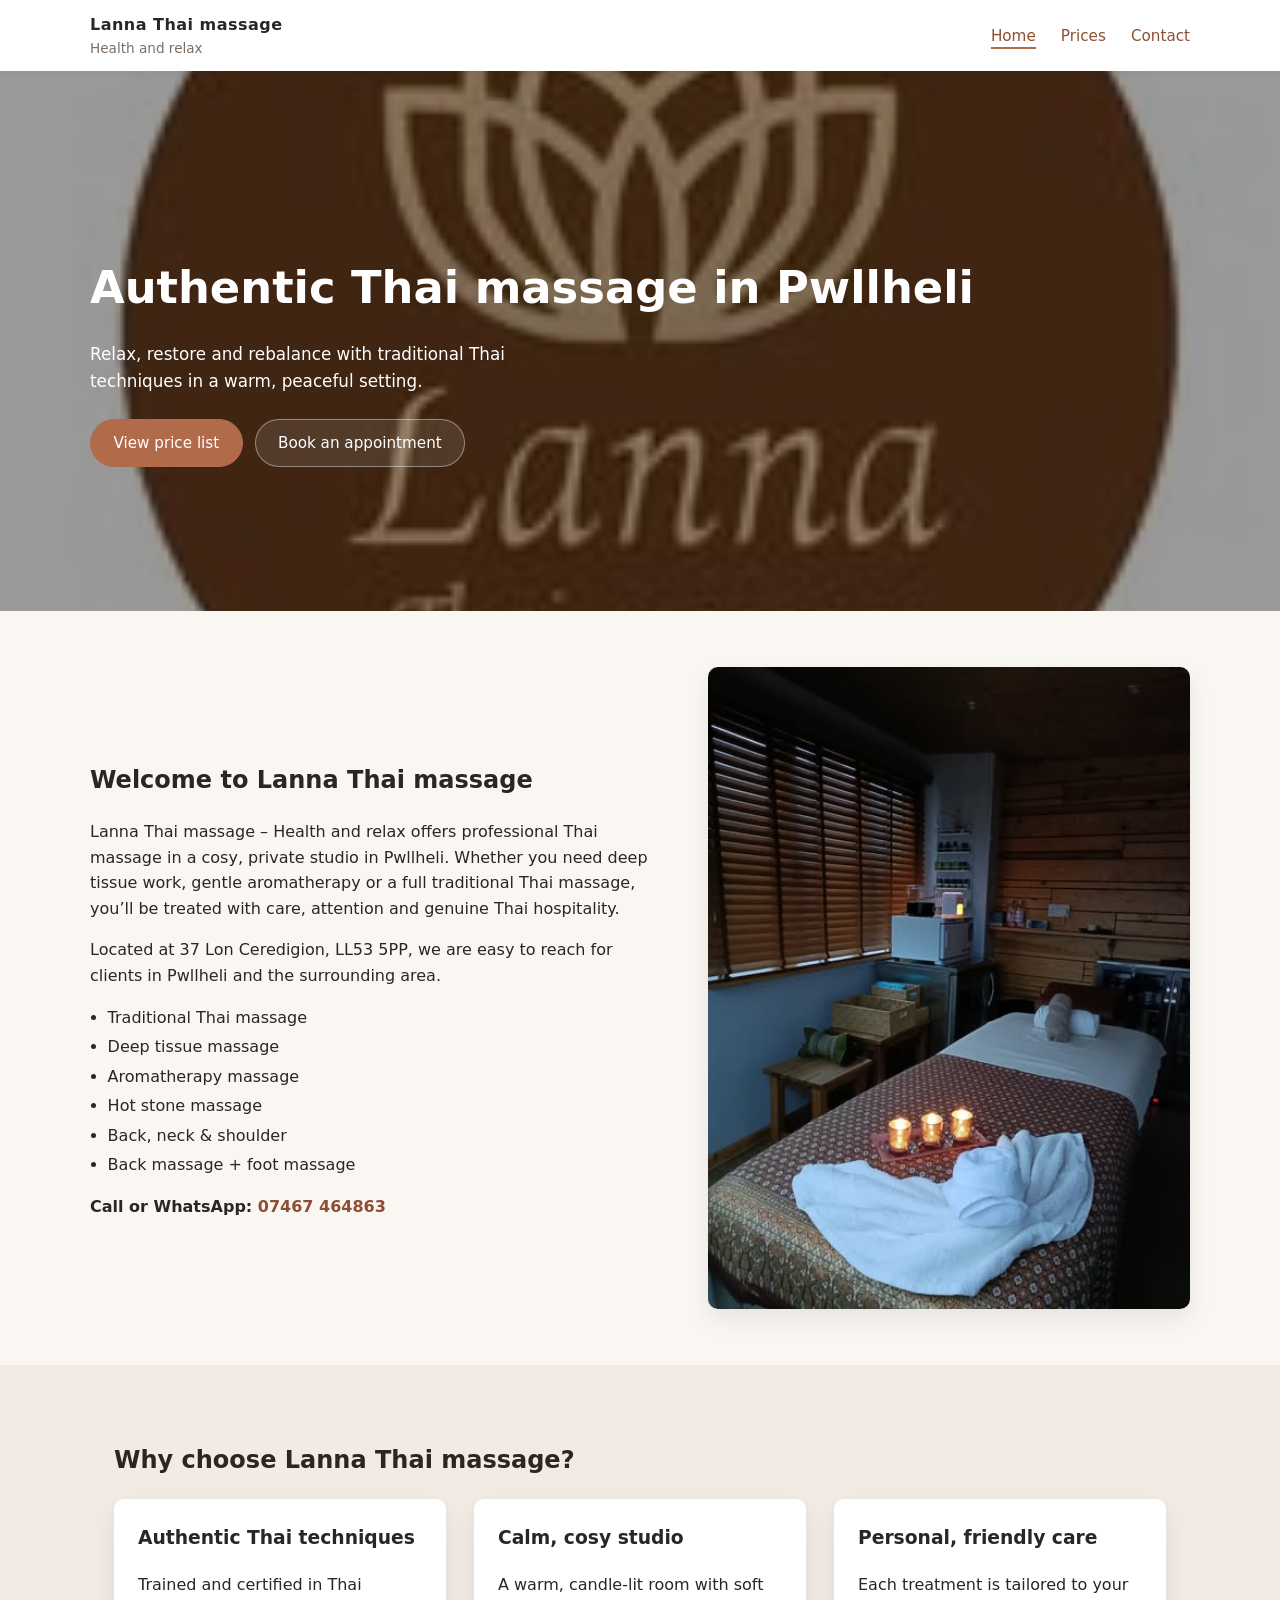
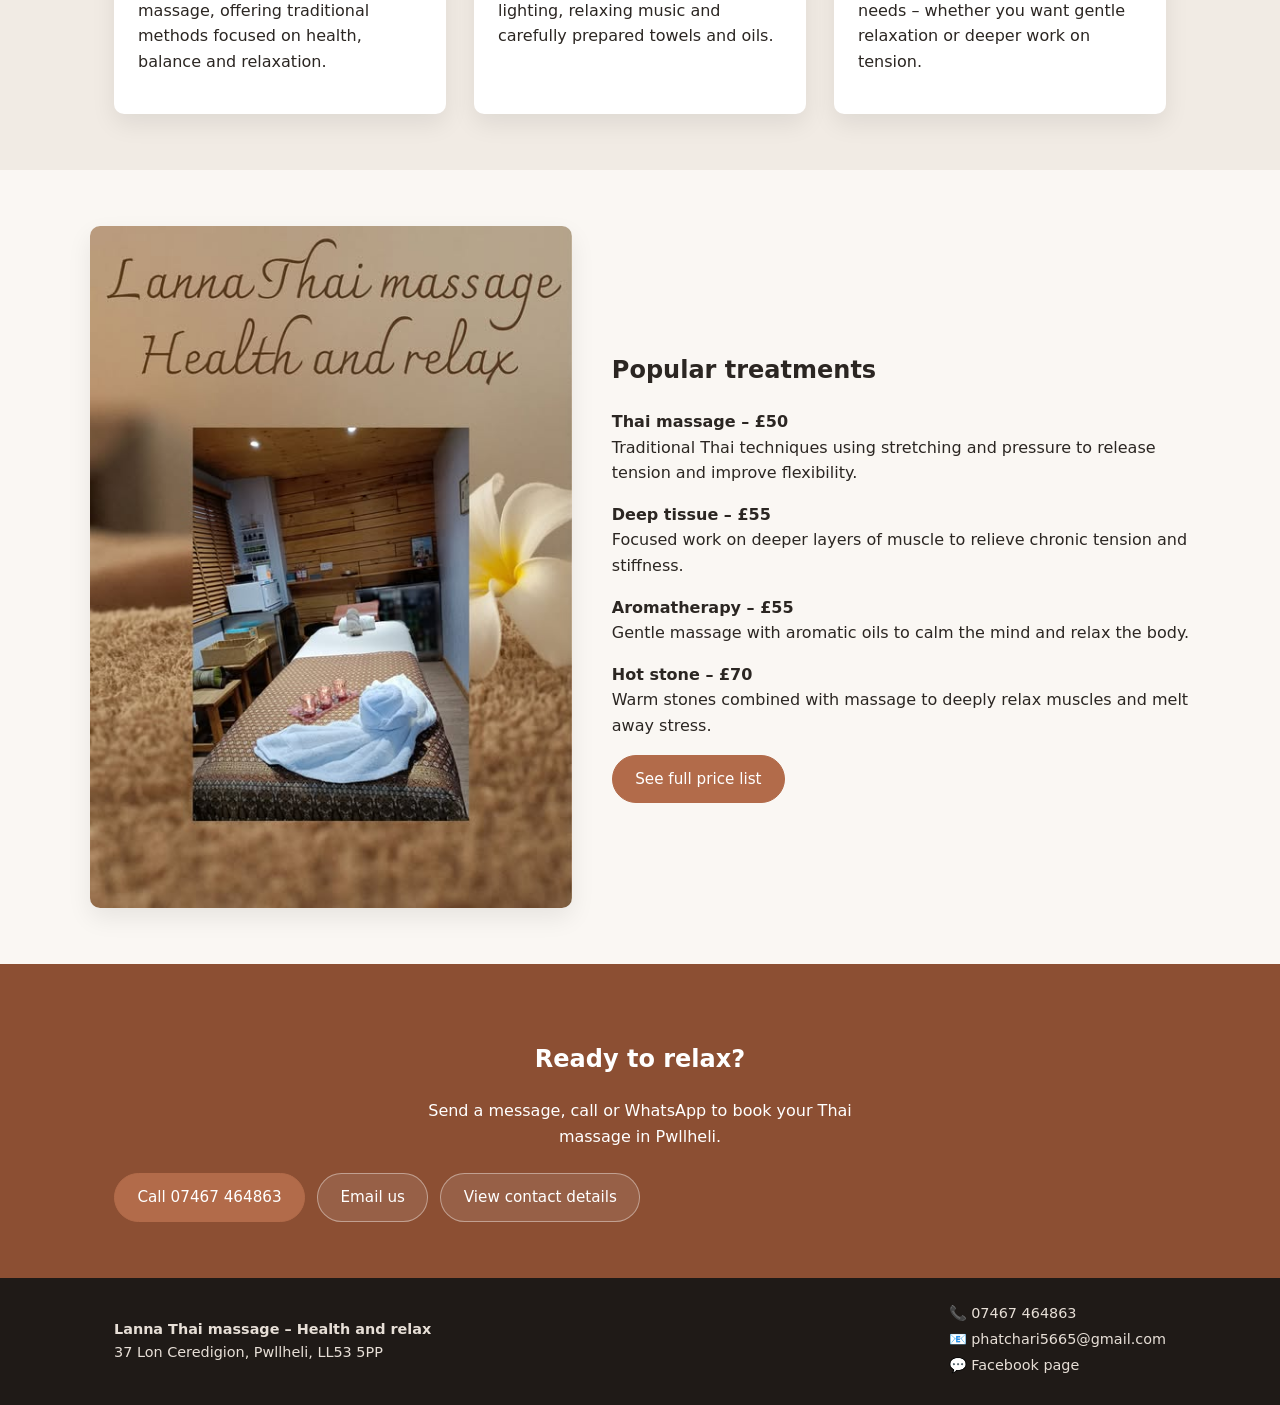
==== index.html @ e46485f7 "First push" ====
<!DOCTYPE html>
<html lang="en">
<head>
  <meta charset="UTF-8">
  <title>Lanna Thai massage – Health and relax – Pwllheli</title>
  <meta name="description" content="Authentic Thai massage in Pwllheli. Health and relaxation with Thai, deep tissue, aromatherapy, hot stone and more.">
  <meta name="viewport" content="width=device-width, initial-scale=1.0">
  <link rel="stylesheet" href="style.css">
</head>
<body>
<header class="site-header">
  <div class="container header-inner">
    <div class="logo">
      <span class="logo-main">Lanna Thai massage</span>
      <span class="logo-sub">Health and relax</span>
    </div>
    <nav class="nav">
      <a href="index.html" class="active">Home</a>
      <a href="prices.html">Prices</a>
      <a href="contact.html">Contact</a>
    </nav>
  </div>
</header>

<section class="hero">
  <div class="hero-overlay"></div>
  <div class="hero-bg" style="background-image:url('hero.jpg');"></div>
  <div class="hero-content container">
    <h1>Authentic Thai massage in Pwllheli</h1>
    <p>Relax, restore and rebalance with traditional Thai techniques in a warm, peaceful setting.</p>
    <div class="hero-actions">
      <a href="prices.html" class="btn primary">View price list</a>
      <a href="contact.html" class="btn secondary">Book an appointment</a>
    </div>
  </div>
</section>

<section class="section container">
  <div class="two-col">
    <div>
      <h2>Welcome to Lanna Thai massage</h2>
      <p>
        Lanna Thai massage – Health and relax offers professional Thai massage in a cosy, private studio
        in Pwllheli. Whether you need deep tissue work, gentle aromatherapy or a full traditional Thai
        massage, you’ll be treated with care, attention and genuine Thai hospitality.
      </p>
      <p>
        Located at 37 Lon Ceredigion, LL53 5PP, we are easy to reach for clients in Pwllheli and the
        surrounding area.
      </p>
      <ul class="bullet-list">
        <li>Traditional Thai massage</li>
        <li>Deep tissue massage</li>
        <li>Aromatherapy massage</li>
        <li>Hot stone massage</li>
        <li>Back, neck &amp; shoulder</li>
        <li>Back massage + foot massage</li>
      </ul>
      <p class="highlight">
        Call or WhatsApp: <a href="tel:+447467464863">07467 464863</a>
      </p>
    </div>
    <div class="image-card fade-in">
      <img src="room1.jpg" alt="Massage room at Lanna Thai massage in Pwllheli">
    </div>
  </div>
</section>

<section class="section section-alt">
  <div class="container">
    <h2>Why choose Lanna Thai massage?</h2>
    <div class="three-col">
      <div class="feature-card">
        <h3>Authentic Thai techniques</h3>
        <p>Trained and certified in Thai massage, offering traditional methods focused on health, balance and relaxation.</p>
      </div>
      <div class="feature-card">
        <h3>Calm, cosy studio</h3>
        <p>A warm, candle‑lit room with soft lighting, relaxing music and carefully prepared towels and oils.</p>
      </div>
      <div class="feature-card">
        <h3>Personal, friendly care</h3>
        <p>Each treatment is tailored to your needs – whether you want gentle relaxation or deeper work on tension.</p>
      </div>
    </div>
  </div>
</section>

<section class="section container">
  <div class="two-col reverse">
    <div class="image-card fade-in">
      <img src="detail1.jpg" alt="Spa details at Lanna Thai massage">
    </div>
    <div>
      <h2>Popular treatments</h2>
      <p><strong>Thai massage – £50</strong><br>
        Traditional Thai techniques using stretching and pressure to release tension and improve flexibility.</p>
      <p><strong>Deep tissue – £55</strong><br>
        Focused work on deeper layers of muscle to relieve chronic tension and stiffness.</p>
      <p><strong>Aromatherapy – £55</strong><br>
        Gentle massage with aromatic oils to calm the mind and relax the body.</p>
      <p><strong>Hot stone – £70</strong><br>
        Warm stones combined with massage to deeply relax muscles and melt away stress.</p>
      <a href="prices.html" class="btn primary">See full price list</a>
    </div>
  </div>
</section>

<section class="section section-cta">
  <div class="container">
    <h2>Ready to relax?</h2>
    <p>Send a message, call or WhatsApp to book your Thai massage in Pwllheli.</p>
    <div class="hero-actions">
      <a href="tel:+447467464863" class="btn primary">Call 07467 464863</a>
      <a href="mailto:phatchari5665@gmail.com" class="btn secondary">Email us</a>
      <a href="contact.html" class="btn secondary">View contact details</a>
    </div>
  </div>
</section>

<footer class="site-footer">
  <div class="container footer-inner">
    <div>
      <strong>Lanna Thai massage – Health and relax</strong><br>
      37 Lon Ceredigion, Pwllheli, LL53 5PP
    </div>
    <div class="footer-contact">
      <a href="tel:+447467464863">📞 07467 464863</a>
      <a href="mailto:phatchari5665@gmail.com">📧 phatchari5665@gmail.com</a>
      <a href="https://www.facebook.com/Lanna-Thai-massage-Health-and-relax-100089450246017/" target="_blank" rel="noopener">💬 Facebook page</a>
    </div>
  </div>
</footer>

<script src="script.js"></script>
</body>
</html>
---- style.css ----
:root {
  --bg: #faf7f3;
  --bg-alt: #f1ebe4;
  --primary: #b26b4a;
  --primary-dark: #8c4f33;
  --accent: #e0bfa5;
  --text: #2b2622;
  --muted: #7a6f66;
  --white: #ffffff;
  --shadow-soft: 0 10px 25px rgba(0,0,0,0.08);
  --radius: 10px;
  --transition: 0.25s ease;
  --max-width: 1100px;
}

*,
*::before,
*::after {
  box-sizing: border-box;
}

body {
  margin: 0;
  font-family: system-ui, -apple-system, BlinkMacSystemFont, "Segoe UI", sans-serif;
  background: var(--bg);
  color: var(--text);
  line-height: 1.6;
}

img {
  max-width: 100%;
  display: block;
}

a {
  color: var(--primary-dark);
  text-decoration: none;
}

a:hover {
  text-decoration: underline;
}

.container {
  width: 100%;
  max-width: var(--max-width);
  margin: 0 auto;
  padding: 0 1.5rem;
}

/* Header */

.site-header {
  background: var(--white);
  box-shadow: 0 2px 8px rgba(0,0,0,0.04);
  position: sticky;
  top: 0;
  z-index: 20;
}

.header-inner {
  display: flex;
  align-items: center;
  justify-content: space-between;
  padding: 0.75rem 0;
}

.logo-main {
  display: block;
  font-weight: 700;
  letter-spacing: 0.03em;
}

.logo-sub {
  display: block;
  font-size: 0.85rem;
  color: var(--muted);
}

.nav a {
  margin-left: 1.25rem;
  font-weight: 500;
  font-size: 0.95rem;
  position: relative;
}

.nav a.active::after,
.nav a:hover::after {
  content: "";
  position: absolute;
  left: 0;
  bottom: -0.25rem;
  width: 100%;
  height: 2px;
  background: var(--primary);
}

/* Hero */

.hero {
  position: relative;
  min-height: 60vh;
  color: var(--white);
  display: flex;
  align-items: center;
  overflow: hidden;
}

.hero-bg {
  position: absolute;
  inset: 0;
  background-size: cover;
  background-position: center;
  filter: brightness(0.6);
  transform: scale(1.05);
}

.hero-overlay {
  position: absolute;
  inset: 0;
  background: radial-gradient(circle at top left, rgba(255,255,255,0.15), transparent),
              linear-gradient(to bottom right, rgba(0,0,0,0.4), rgba(0,0,0,0.7));
}

.hero-content {
  position: relative;
  padding: 4rem 0;
}

.hero h1 {
  font-size: clamp(2.1rem, 4vw, 2.8rem);
  margin-bottom: 0.75rem;
}

.hero p {
  max-width: 32rem;
  font-size: 1.05rem;
  margin-bottom: 1.5rem;
}

.hero-actions {
  display: flex;
  flex-wrap: wrap;
  gap: 0.75rem;
}

/* Buttons */

.btn {
  display: inline-flex;
  align-items: center;
  justify-content: center;
  padding: 0.7rem 1.4rem;
  border-radius: 999px;
  border: 1px solid transparent;
  font-weight: 500;
  font-size: 0.95rem;
  cursor: pointer;
  transition: var(--transition);
}

.btn.primary {
  background: var(--primary);
  color: var(--white);
  border-color: var(--primary);
}

.btn.primary:hover {
  background: var(--primary-dark);
  border-color: var(--primary-dark);
}

.btn.secondary {
  background: rgba(255,255,255,0.1);
  color: var(--white);
  border-color: rgba(255,255,255,0.4);
}

.btn.secondary:hover {
  background: rgba(255,255,255,0.2);
}

/* Sections */

.section {
  padding: 3.5rem 0;
}

.section-alt {
  background: var(--bg-alt);
}

.section-cta {
  background: var(--primary-dark);
  color: var(--white);
  text-align: center;
}

.section-cta p {
  max-width: 30rem;
  margin: 0.5rem auto 1.5rem;
}

/* Layout helpers */

.two-col {
  display: grid;
  grid-template-columns: minmax(0, 1.2fr) minmax(0, 1fr);
  gap: 2.5rem;
  align-items: center;
}

.two-col.reverse {
  grid-template-columns: minmax(0, 1fr) minmax(0, 1.2fr);
}

.three-col {
  display: grid;
  grid-template-columns: repeat(3, minmax(0, 1fr));
  gap: 1.75rem;
}

.image-card {
  border-radius: var(--radius);
  overflow: hidden;
  box-shadow: var(--shadow-soft);
  background: var(--white);
}

.image-card img {
  width: 100%;
  height: auto;
  display: block;
}

/* Cards / features */

.feature-card {
  background: var(--white);
  border-radius: var(--radius);
  padding: 1.5rem;
  box-shadow: var(--shadow-soft);
}

.feature-card h3 {
  margin-top: 0;
}

/* Lists */

.bullet-list {
  padding-left: 1.1rem;
}

.bullet-list li {
  margin-bottom: 0.25rem;
}

.highlight {
  margin-top: 1rem;
  font-weight: 600;
}

.note {
  font-size: 0.9rem;
  color: var(--muted);
}

/* Page hero */

.page-hero {
  padding: 3rem 0 1rem;
  background: var(--bg-alt);
}

.page-hero.small {
  padding: 2.5rem 0 1rem;
}

.page-hero h1 {
  margin: 0 0 0.5rem;
}

/* Price list */

.price-list {
  margin-top: 1rem;
}

.price-item {
  display: flex;
  justify-content: space-between;
  gap: 1rem;
  padding: 1rem 0;
  border-bottom: 1px solid rgba(0,0,0,0.06);
}

.price-item h3 {
  margin: 0 0 0.25rem;
}

.price-item p {
  margin: 0;
  font-size: 0.95rem;
  color: var(--muted);
}

.price {
  font-weight: 700;
  white-space: nowrap;
}

/* Contact / map */

.map-wrapper {
  margin: 1rem 0 1.5rem;
  border-radius: var(--radius);
  overflow: hidden;
  box-shadow: var(--shadow-soft);
}

.map-wrapper iframe {
  width: 100%;
  height: 260px;
  border: 0;
}

.hours-list {
  list-style: none;
  padding: 0;
  margin: 0.5rem 0 0;
}

.hours-list li {
  display: flex;
  justify-content: space-between;
  font-size: 0.95rem;
  padding: 0.25rem 0;
}

/* Footer */

.site-footer {
  background: #1f1a17;
  color: #e7dfd7;
  padding: 1.5rem 0;
  font-size: 0.9rem;
}

.footer-inner {
  display: flex;
  justify-content: space-between;
  gap: 1.5rem;
  align-items: center;
}

.footer-contact a {
  display: block;
  color: #e7dfd7;
  margin-bottom: 0.2rem;
}

/* Animations */

.fade-in {
  opacity: 0;
  transform: translateY(12px);
  transition: opacity 0.6s ease, transform 0.6s ease;
}

.fade-in.visible {
  opacity: 1;
  transform: translateY(0);
}

/* Responsive */

@media (max-width: 800px) {
  .header-inner {
    flex-direction: column;
    align-items: flex-start;
    gap: 0.5rem;
  }

  .nav a {
    margin-left: 0;
    margin-right: 1rem;
  }

  .hero {
    min-height: 55vh;
  }

  .two-col,
  .two-col.reverse,
  .three-col {
    grid-template-columns: 1fr;
  }

  .footer-inner {
    flex-direction: column;
    align-items: flex-start;
  }
}
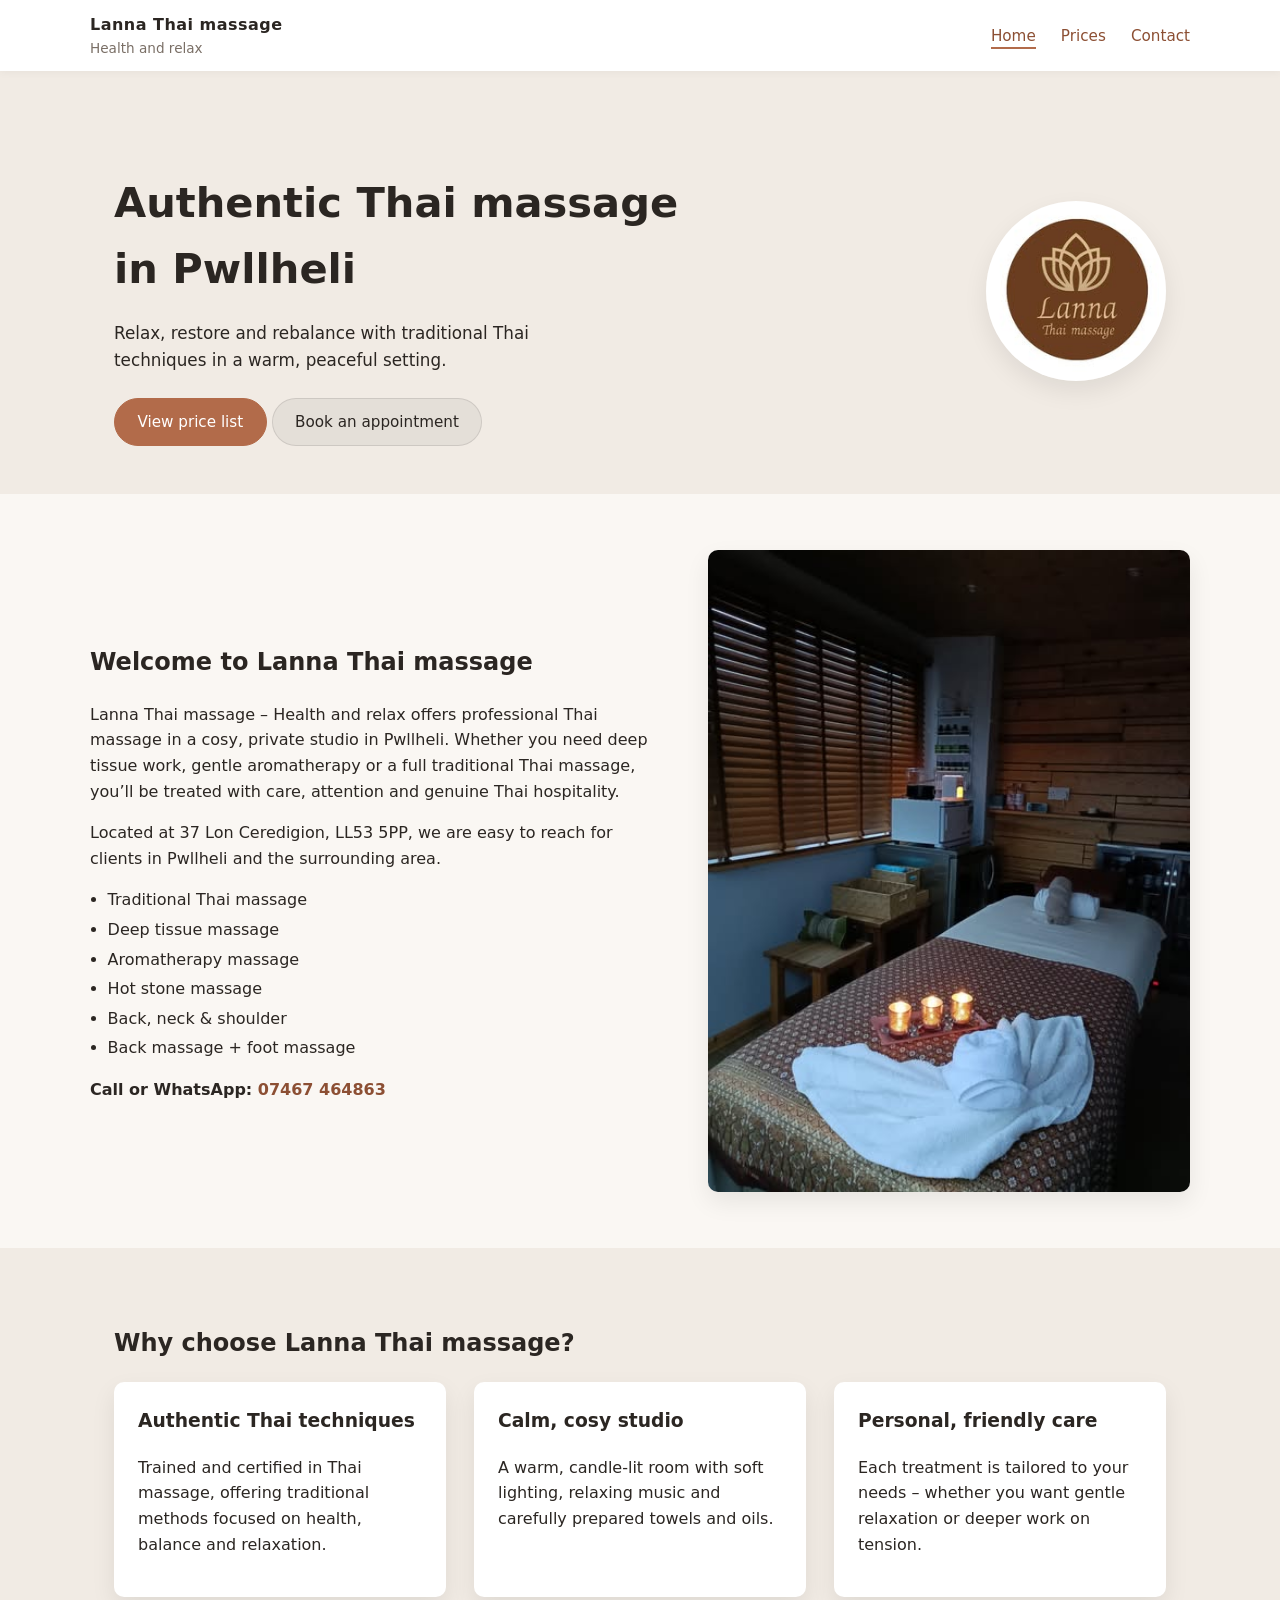
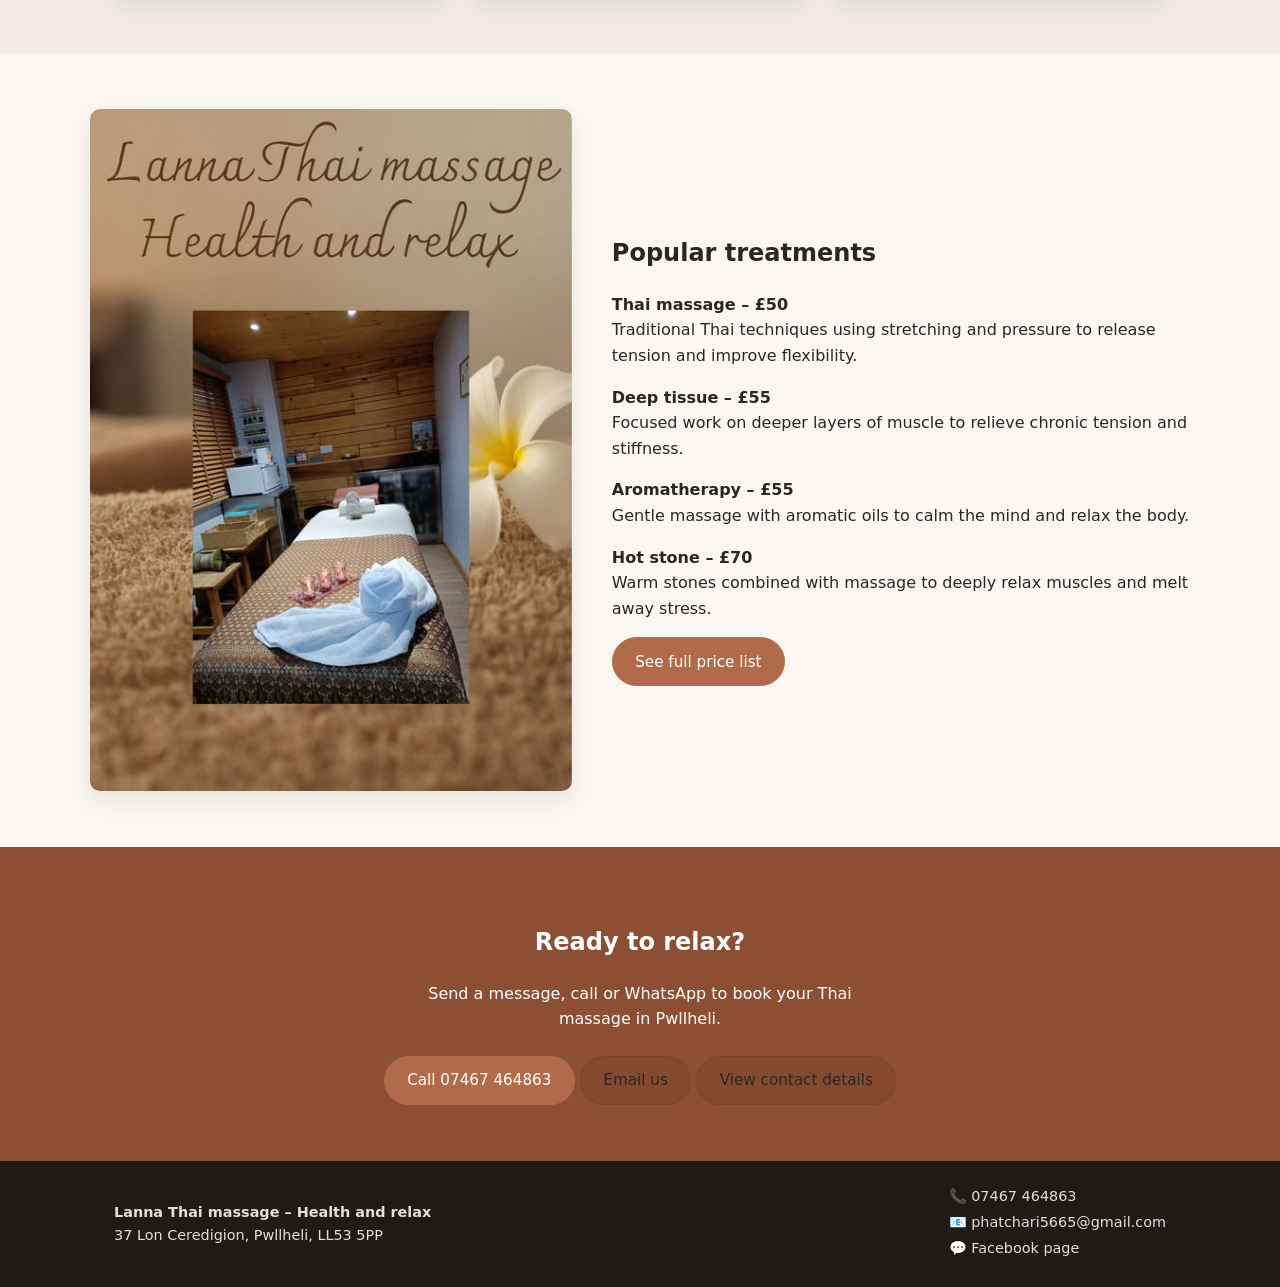
==== commit 12706444: "modified logo" ====
--- a/index.html
+++ b/index.html
@@ -8,6 +8,7 @@
   <link rel="stylesheet" href="style.css">
 </head>
 <body>
+
 <header class="site-header">
   <div class="container header-inner">
     <div class="logo">
@@ -22,16 +23,24 @@
   </div>
 </header>
 
-<section class="hero">
-  <div class="hero-overlay"></div>
-  <div class="hero-bg" style="background-image:url('hero.jpg');"></div>
-  <div class="hero-content container">
-    <h1>Authentic Thai massage in Pwllheli</h1>
-    <p>Relax, restore and rebalance with traditional Thai techniques in a warm, peaceful setting.</p>
-    <div class="hero-actions">
-      <a href="prices.html" class="btn primary">View price list</a>
-      <a href="contact.html" class="btn secondary">Book an appointment</a>
+<section class="hero hero-logo">
+  <div class="container hero-flex">
+
+    <div class="hero-text">
+      <div class="hero-text-inner">
+        <h1>Authentic Thai massage in Pwllheli</h1>
+        <p>Relax, restore and rebalance with traditional Thai techniques in a warm, peaceful setting.</p>
+        <div class="hero-actions">
+          <a href="prices.html" class="btn primary">View price list</a>
+          <a href="contact.html" class="btn secondary">Book an appointment</a>
+        </div>
+      </div>
+
+      <div class="hero-logo-wrapper">
+        <img src="hero.jpg" alt="Lanna Thai Massage Logo" class="hero-logo-img">
+      </div>
     </div>
+
   </div>
 </section>
 
--- a/style.css
+++ b/style.css
@@ -48,7 +48,7 @@
   padding: 0 1.5rem;
 }
 
-/* Header */
+/* HEADER */
 
 .site-header {
   background: var(--white);
@@ -95,56 +95,76 @@
   background: var(--primary);
 }
 
-/* Hero */
-
-.hero {
-  position: relative;
-  min-height: 60vh;
-  color: var(--white);
-  display: flex;
-  align-items: center;
-  overflow: hidden;
-}
-
-.hero-bg {
-  position: absolute;
-  inset: 0;
-  background-size: cover;
-  background-position: center;
-  filter: brightness(0.6);
-  transform: scale(1.05);
-}
-
-.hero-overlay {
-  position: absolute;
-  inset: 0;
-  background: radial-gradient(circle at top left, rgba(255,255,255,0.15), transparent),
-              linear-gradient(to bottom right, rgba(0,0,0,0.4), rgba(0,0,0,0.7));
-}
-
-.hero-content {
-  position: relative;
-  padding: 4rem 0;
-}
-
-.hero h1 {
-  font-size: clamp(2.1rem, 4vw, 2.8rem);
-  margin-bottom: 0.75rem;
-}
-
-.hero p {
+/* HERO (INDEX) */
+
+.hero-logo {
+  background: var(--bg-alt);
+  padding: 4rem 0 3rem;
+}
+
+.hero-flex {
+  display: flex;
+  justify-content: center;
+}
+
+.hero-text {
+  display: flex;
+  justify-content: space-between;
+  align-items: center;
+  width: 100%;
+}
+
+.hero-text-inner {
+  max-width: 600px;
+}
+
+.hero-logo-wrapper {
+  margin-left: 2rem;
+}
+
+.hero-logo-img {
+  width: 180px;
+  height: auto;
+  border-radius: 50%;
+  box-shadow: var(--shadow-soft);
+}
+
+.hero-text h1 {
+  font-size: clamp(2rem, 4vw, 2.6rem);
+  margin-bottom: 0.5rem;
+}
+
+.hero-text p {
   max-width: 32rem;
+  margin-bottom: 1.5rem;
   font-size: 1.05rem;
-  margin-bottom: 1.5rem;
-}
-
-.hero-actions {
-  display: flex;
-  flex-wrap: wrap;
-  gap: 0.75rem;
-}
-
-/* Buttons */
+}
+
+/* PAGE HERO (PRICES + CONTACT) */
+
+.page-hero {
+  padding: 3rem 0 1rem;
+  background: var(--bg-alt);
+}
+
+.page-hero.small {
+  padding: 2.5rem 0 1rem;
+}
+
+.hero-page-flex {
+  display: flex;
+  justify-content: space-between;
+  align-items: center;
+}
+
+.page-logo {
+  width: 140px;
+  height: auto;
+  border-radius: 50%;
+  box-shadow: var(--shadow-soft);
+}
+
+/* BUTTONS */
 
 .btn {
   display: inline-flex;
@@ -171,16 +191,16 @@
 }
 
 .btn.secondary {
-  background: rgba(255,255,255,0.1);
-  color: var(--white);
-  border-color: rgba(255,255,255,0.4);
+  background: rgba(0,0,0,0.05);
+  color: var(--text);
+  border-color: rgba(0,0,0,0.1);
 }
 
 .btn.secondary:hover {
-  background: rgba(255,255,255,0.2);
-}
-
-/* Sections */
+  background: rgba(0,0,0,0.1);
+}
+
+/* SECTIONS */
 
 .section {
   padding: 3.5rem 0;
@@ -201,7 +221,7 @@
   margin: 0.5rem auto 1.5rem;
 }
 
-/* Layout helpers */
+/* LAYOUT HELPERS */
 
 .two-col {
   display: grid;
@@ -218,6 +238,11 @@
   display: grid;
   grid-template-columns: repeat(3, minmax(0, 1fr));
   gap: 1.75rem;
+}
+
+.one-col {
+  max-width: 700px;
+  margin: 0 auto;
 }
 
 .image-card {
@@ -233,7 +258,7 @@
   display: block;
 }
 
-/* Cards / features */
+/* FEATURES */
 
 .feature-card {
   background: var(--white);
@@ -246,7 +271,7 @@
   margin-top: 0;
 }
 
-/* Lists */
+/* LISTS */
 
 .bullet-list {
   padding-left: 1.1rem;
@@ -266,22 +291,7 @@
   color: var(--muted);
 }
 
-/* Page hero */
-
-.page-hero {
-  padding: 3rem 0 1rem;
-  background: var(--bg-alt);
-}
-
-.page-hero.small {
-  padding: 2.5rem 0 1rem;
-}
-
-.page-hero h1 {
-  margin: 0 0 0.5rem;
-}
-
-/* Price list */
+/* PRICE LIST */
 
 .price-list {
   margin-top: 1rem;
@@ -310,7 +320,7 @@
   white-space: nowrap;
 }
 
-/* Contact / map */
+/* CONTACT PAGE */
 
 .map-wrapper {
   margin: 1rem 0 1.5rem;
@@ -338,7 +348,7 @@
   padding: 0.25rem 0;
 }
 
-/* Footer */
+/* FOOTER */
 
 .site-footer {
   background: #1f1a17;
@@ -360,7 +370,7 @@
   margin-bottom: 0.2rem;
 }
 
-/* Animations */
+/* ANIMATIONS */
 
 .fade-in {
   opacity: 0;
@@ -373,9 +383,10 @@
   transform: translateY(0);
 }
 
-/* Responsive */
+/* RESPONSIVE */
 
 @media (max-width: 800px) {
+
   .header-inner {
     flex-direction: column;
     align-items: flex-start;
@@ -387,8 +398,23 @@
     margin-right: 1rem;
   }
 
-  .hero {
-    min-height: 55vh;
+  .hero-text {
+    flex-direction: column;
+    text-align: center;
+  }
+
+  .hero-logo-wrapper {
+    margin: 1.5rem 0 0;
+  }
+
+  .hero-page-flex {
+    flex-direction: column;
+    text-align: center;
+    gap: 1rem;
+  }
+
+  .page-logo {
+    margin-top: 1rem;
   }
 
   .two-col,
